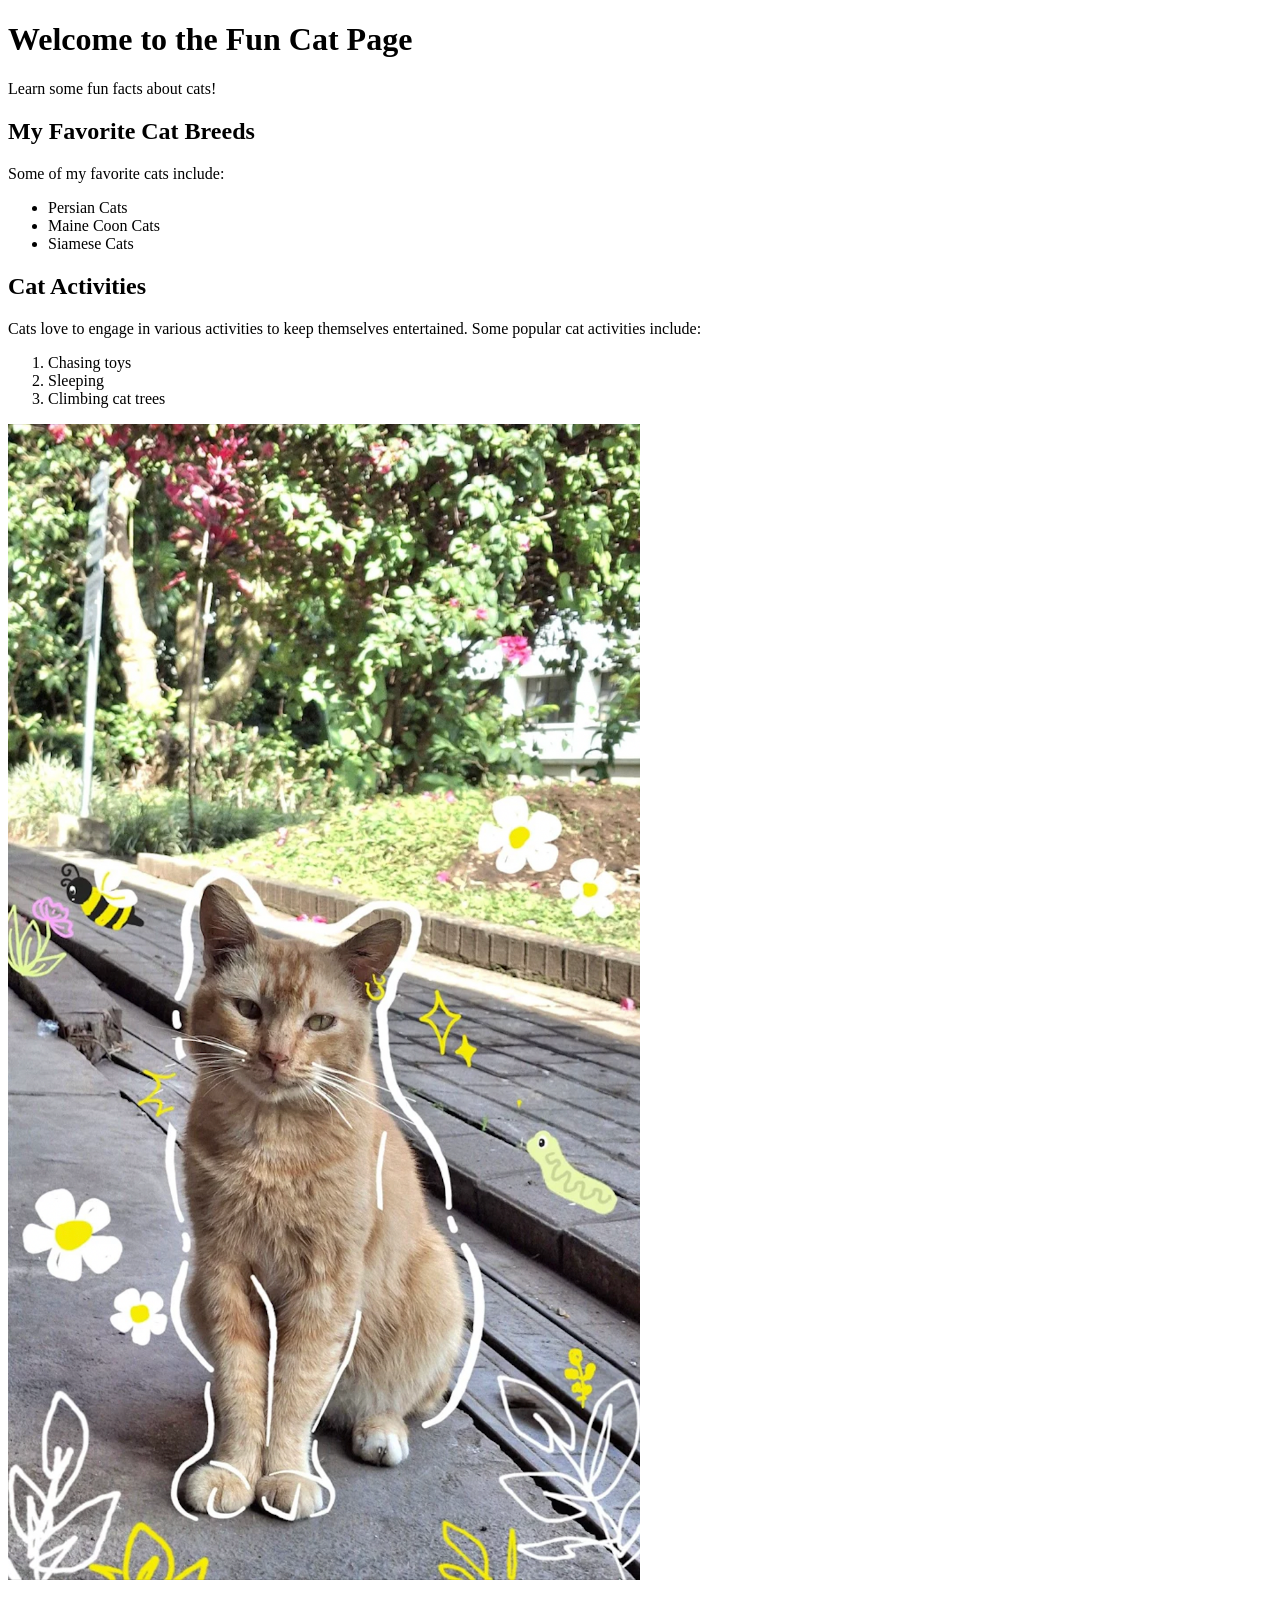
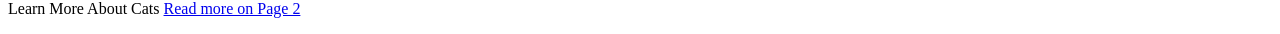
==== index.html @ 502c5a3c "Created css folder and added style.css" ====
<!DOCTYPE html>
<html>
    <head>
        <title>Fun Cat Page</title>
        <!-- This shows up as the tab name in the browser -->
        <link rel="stylesheet" href="./css/styles.css">
    </head>
    <body>
        <!-- Header section with the main page title and intro text -->
        <header>
            <h1>Welcome to the Fun Cat Page</h1>
            <p>Learn some fun facts about cats!</p>
        </header>

        <!-- Main content area of the page -->
        <main>
           <!-- Section listing favorite cat breeds -->
           <section>
               <h2>My Favorite Cat Breeds</h2>
               <p>Some of my favorite cats include:</p>
               <ul>
                   <li>Persian Cats</li>
                   <li>Maine Coon Cats</li>
                   <li>Siamese Cats</li>
               </ul>
           </section>

           <!-- Section about activities cats like -->
           <section>
               <h2>Cat Activities</h2>
               <p>Cats love to engage in various activities to keep themselves entertained. Some popular cat activities include:</p>
               <ol>
                   <li>Chasing toys</li>
                   <li>Sleeping</li>
                   <li>Climbing cat trees</li>
               </ol>

               <!-- Image showing a cute cat -->
               <img
                    src="images/CuteCat2.png"
                    alt="A cute cat" 
                    width="50%">

           </section>
        </main>

        <!-- Footer section with link to the second page -->
        <footer>
            <p>Learn More About Cats
                <a href="page2.html">Read more on Page 2</a>
            </p>
        </footer>

    </body>
</html>
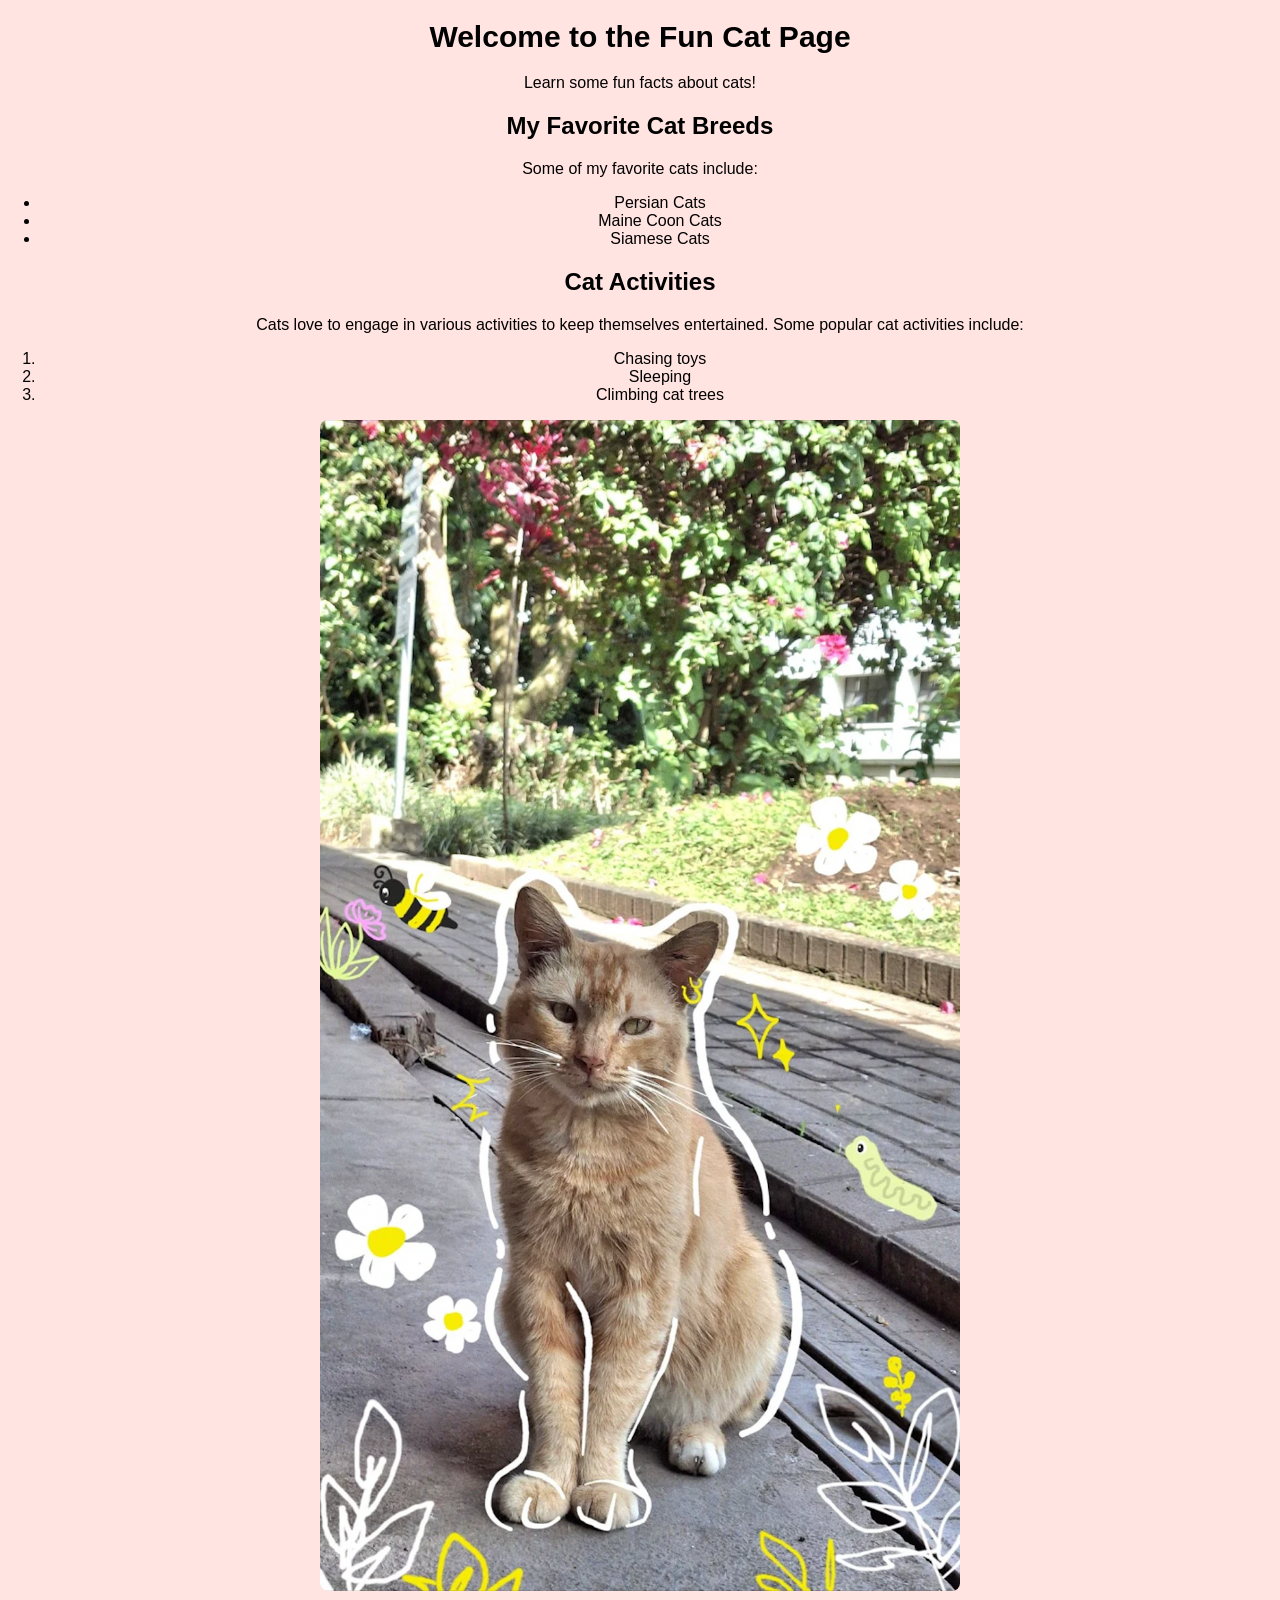
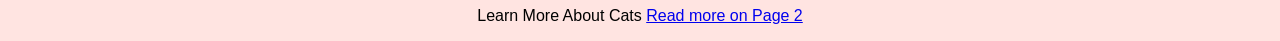
==== commit ba0f4913: "Styled CSS for page look and layout" ====
--- a/index.html
+++ b/index.html
@@ -3,7 +3,7 @@
     <head>
         <title>Fun Cat Page</title>
         <!-- This shows up as the tab name in the browser -->
-        <link rel="stylesheet" href="./css/styles.css">
+        <link rel="stylesheet" href="./css/style.css">
     </head>
     <body>
         <!-- Header section with the main page title and intro text -->
--- a/css/style.css
+++ b/css/style.css
@@ -0,0 +1,38 @@
+header {
+  background-color: mistyrose;
+  text-align: center;
+}
+
+
+h1 {
+    color: black;
+    font-size: 30px;
+    text-align: center;
+}
+
+h2 {
+    color: black;
+    font-size: 24px;
+    text-align: center;
+}
+
+body {
+    background-color: mistyrose;
+    font-family: Arial, sans-serif;
+    text-align: center;
+    margin: 0;
+    padding: 0;
+}
+
+p {
+    color: black;
+    font-size: 16px;
+    text-align: center;
+}
+
+img {
+    width: 50%;
+    border-radius: 8px;
+    display: block;
+    margin: auto;
+}
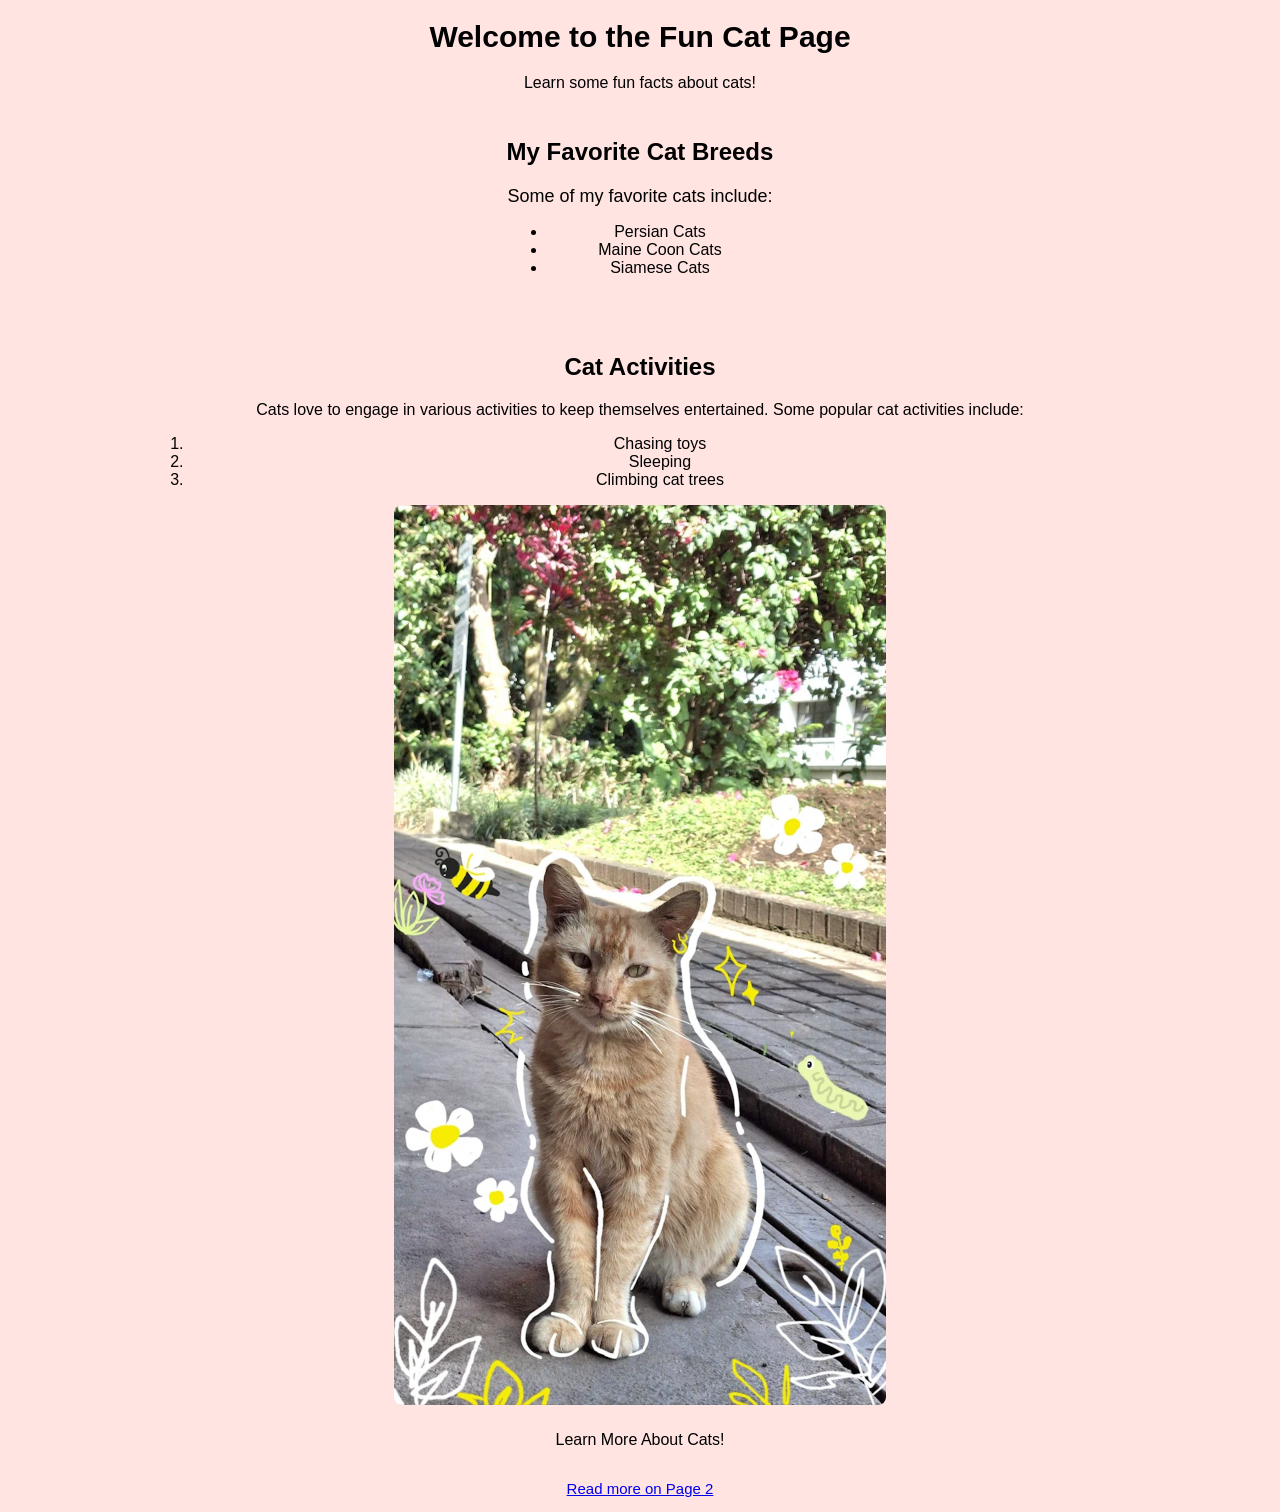
==== commit c9c2ef62: "Added styles for main page layout and Flexbox" ====
--- a/index.html
+++ b/index.html
@@ -1,56 +1,54 @@
 <!DOCTYPE html>
 <html>
-    <head>
-        <title>Fun Cat Page</title>
-        <!-- This shows up as the tab name in the browser -->
-        <link rel="stylesheet" href="./css/style.css">
-    </head>
-    <body>
-        <!-- Header section with the main page title and intro text -->
-        <header>
-            <h1>Welcome to the Fun Cat Page</h1>
-            <p>Learn some fun facts about cats!</p>
-        </header>
+<head>
+    <title>Fun Cat Page</title>
+    <link rel="stylesheet" href="./css/style.css">
+</head>
+<body>
+    <!-- Header section: contains the main title and intro text for the page -->
+    <header>
+        <h1>Welcome to the Fun Cat Page</h1>
+        <p>Learn some fun facts about cats!</p>
+    </header>
 
-        <!-- Main content area of the page -->
-        <main>
-           <!-- Section listing favorite cat breeds -->
-           <section>
-               <h2>My Favorite Cat Breeds</h2>
-               <p>Some of my favorite cats include:</p>
-               <ul>
-                   <li>Persian Cats</li>
-                   <li>Maine Coon Cats</li>
-                   <li>Siamese Cats</li>
-               </ul>
-           </section>
+    <!-- Main content area -->
+    <main>
+        <!-- Flexbox wrapper: arranges the two sections side by side on larger screens -->
+        <div id="sections-wrapper">
+            <!-- Favorite Breeds Section -->
+            <section id="favorite-breeds">
+                <h2>My Favorite Cat Breeds</h2>
+                <p class="subheader">Some of my favorite cats include:</p>
+                <ul>
+                    <li>Persian Cats</li>
+                    <li>Maine Coon Cats</li>
+                    <li>Siamese Cats</li>
+                </ul>
+            </section>
 
-           <!-- Section about activities cats like -->
-           <section>
-               <h2>Cat Activities</h2>
-               <p>Cats love to engage in various activities to keep themselves entertained. Some popular cat activities include:</p>
-               <ol>
-                   <li>Chasing toys</li>
-                   <li>Sleeping</li>
-                   <li>Climbing cat trees</li>
-               </ol>
+            <!-- Cat Activities Section -->
+            <section id="cat-activities">
+                <h2>Cat Activities</h2>
+                <p>Cats love to engage in various activities to keep themselves entertained. Some popular cat activities include:</p>
+                <ol>
+                    <li>Chasing toys</li>
+                    <li>Sleeping</li>
+                    <li>Climbing cat trees</li>
+                </ol>
 
-               <!-- Image showing a cute cat -->
-               <img
-                    src="images/CuteCat2.png"
-                    alt="A cute cat" 
-                    width="50%">
+                <!-- Image of a cute cat -->
+                <img src="images/CuteCat2.png" alt="A cute cat">
+            </section>
+        </div>
+    </main>
 
-           </section>
-        </main>
-
-        <!-- Footer section with link to the second page -->
-        <footer>
-            <p>Learn More About Cats
-                <a href="page2.html">Read more on Page 2</a>
-            </p>
-        </footer>
-
-    </body>
+    <!-- Footer section: navigation to the next page with more cat content -->
+    <footer>
+        <p>Learn More About Cats!</p>
+        <p class="button">
+            <a href="page2.html">Read more on Page 2</a>
+        </p>
+    </footer>
+</body>
 </html>
 
--- a/css/style.css
+++ b/css/style.css
@@ -1,21 +1,24 @@
+/* Header */
 header {
   background-color: mistyrose;
   text-align: center;
 }
 
-
+/* Main title */
 h1 {
     color: black;
     font-size: 30px;
     text-align: center;
 }
 
+/* Section titles */
 h2 {
     color: black;
     font-size: 24px;
     text-align: center;
 }
 
+/* Body */
 body {
     background-color: mistyrose;
     font-family: Arial, sans-serif;
@@ -24,15 +27,77 @@
     padding: 0;
 }
 
+/* Paragraphs */
 p {
     color: black;
     font-size: 16px;
     text-align: center;
 }
 
+/* Images */
 img {
     width: 50%;
     border-radius: 8px;
     display: block;
     margin: auto;
 }
+
+/* Subheader text */
+.subheader {
+    color: black;
+    font-size: 18px;
+    text-align: center;
+    margin-bottom: auto;
+}
+
+/* Button */
+.button {
+    background-color: mistyrose;
+    color: white;
+    font-size: 15px;
+    display: inline-block;
+    text-align: center;
+}
+
+/* Button hover */
+.button:hover {
+    background-color: mistyrose;
+}
+
+/* Favorite Breeds section */
+#favorite-breeds {
+    background-color: mistyrose;
+    padding: 10px;
+    border-radius: 5px;
+}
+
+/* Cat Activities section */
+#cat-activities {
+    background-color: mistyrose;
+    padding: 10px;
+    border-radius: 5px;
+}
+
+/* Interesting Facts section */
+#interesting-facts {
+    background-color: mistyrose;
+    padding: 10px;
+    border-radius: 5px;
+}
+
+/* Cat Care Tips section */
+#care-tips {
+    background-color: mistyrose;
+    padding: 10px;
+    border-radius: 5px;
+}
+
+/* Flexbox container for sections */
+#sections-wrapper {
+    background-color: mistyrose;
+    display: flex;
+    flex-direction: row;
+    gap: 20px;
+    justify-content: center;
+    flex-wrap: wrap;
+}
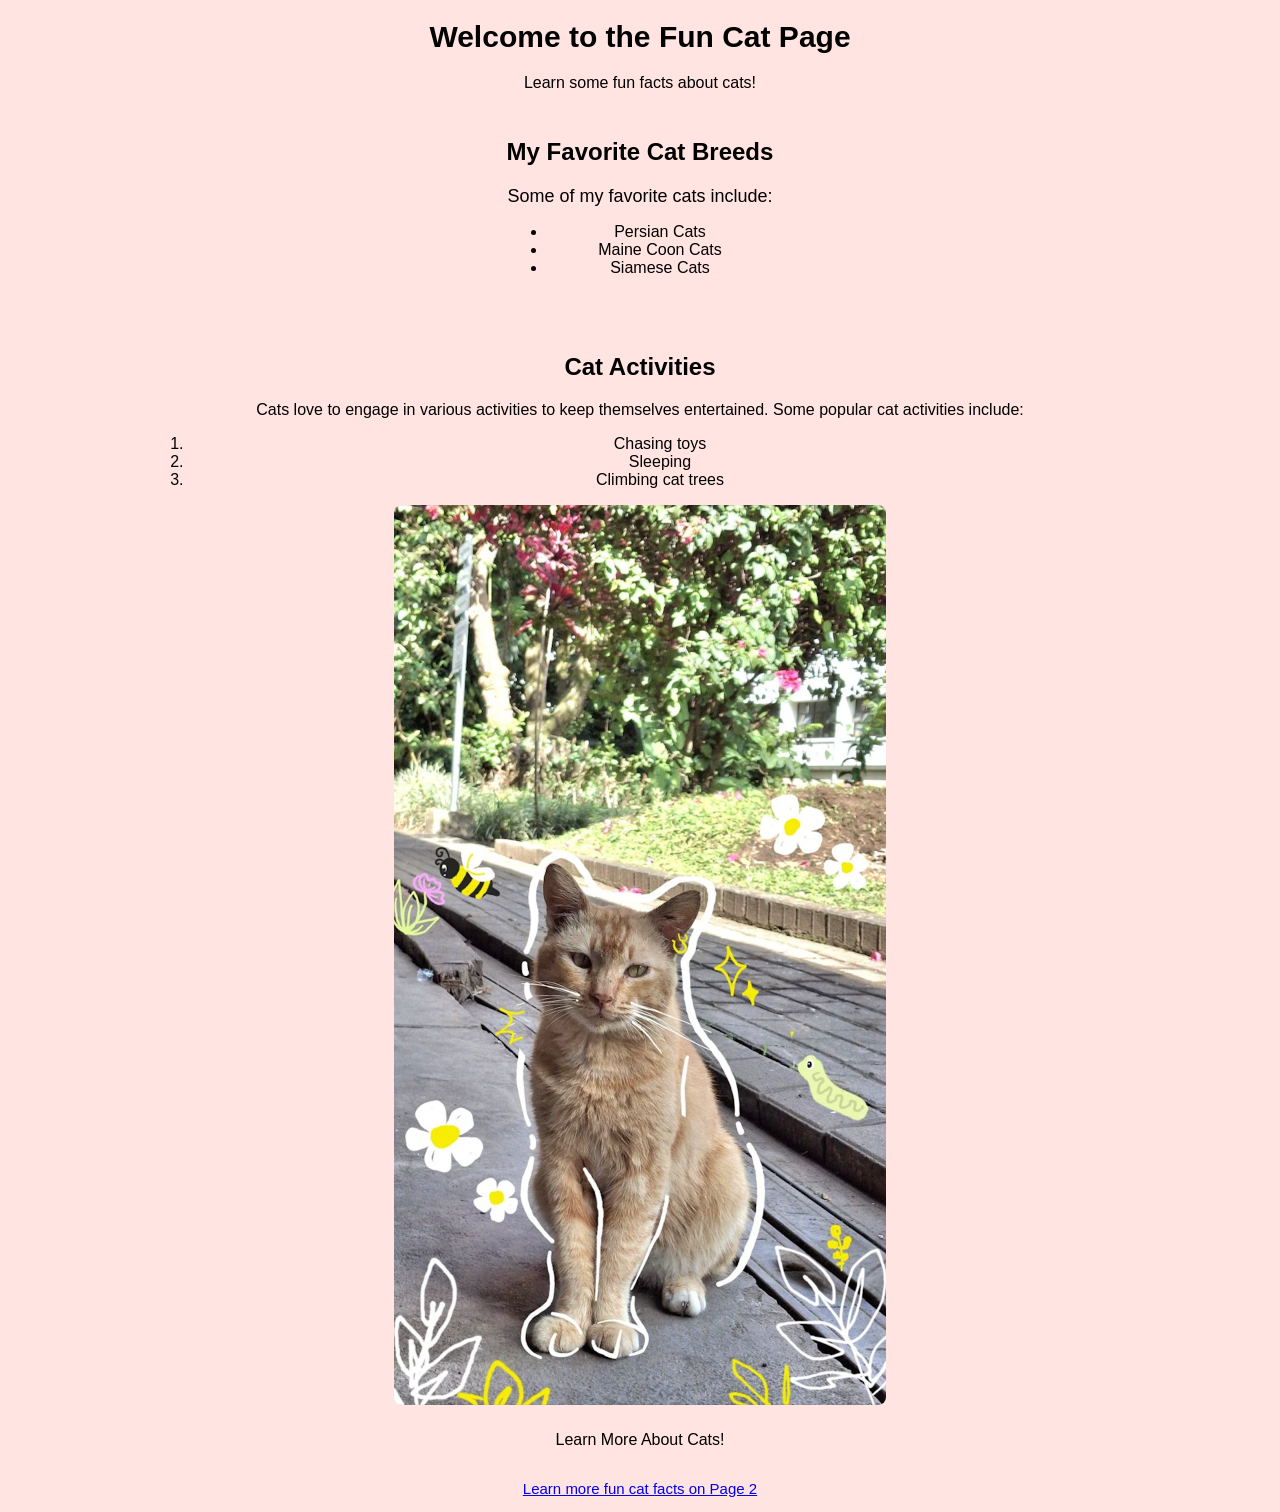
==== commit 82367496: "Updated headings, alt text, and semantic tags for accessibility" ====
--- a/index.html
+++ b/index.html
@@ -37,7 +37,9 @@
                 </ol>
 
                 <!-- Image of a cute cat -->
-                <img src="images/CuteCat2.png" alt="A cute cat">
+                <img src="images/CuteCat2.png"
+                     alt="A cute orange cat outside among flowers and leaves with doodles around it">
+
             </section>
         </div>
     </main>
@@ -45,9 +47,11 @@
     <!-- Footer section: navigation to the next page with more cat content -->
     <footer>
         <p>Learn More About Cats!</p>
-        <p class="button">
-            <a href="page2.html">Read more on Page 2</a>
-        </p>
+        <nav>
+            <p class="button">
+                <a href="page2.html">Learn more fun cat facts on Page 2</a>
+            </p>
+        </nav>
     </footer>
 </body>
 </html>
--- a/css/style.css
+++ b/css/style.css
@@ -53,7 +53,7 @@
 /* Button */
 .button {
     background-color: mistyrose;
-    color: white;
+    color: black;
     font-size: 15px;
     display: inline-block;
     text-align: center;
@@ -100,4 +100,4 @@
     gap: 20px;
     justify-content: center;
     flex-wrap: wrap;
-}+}
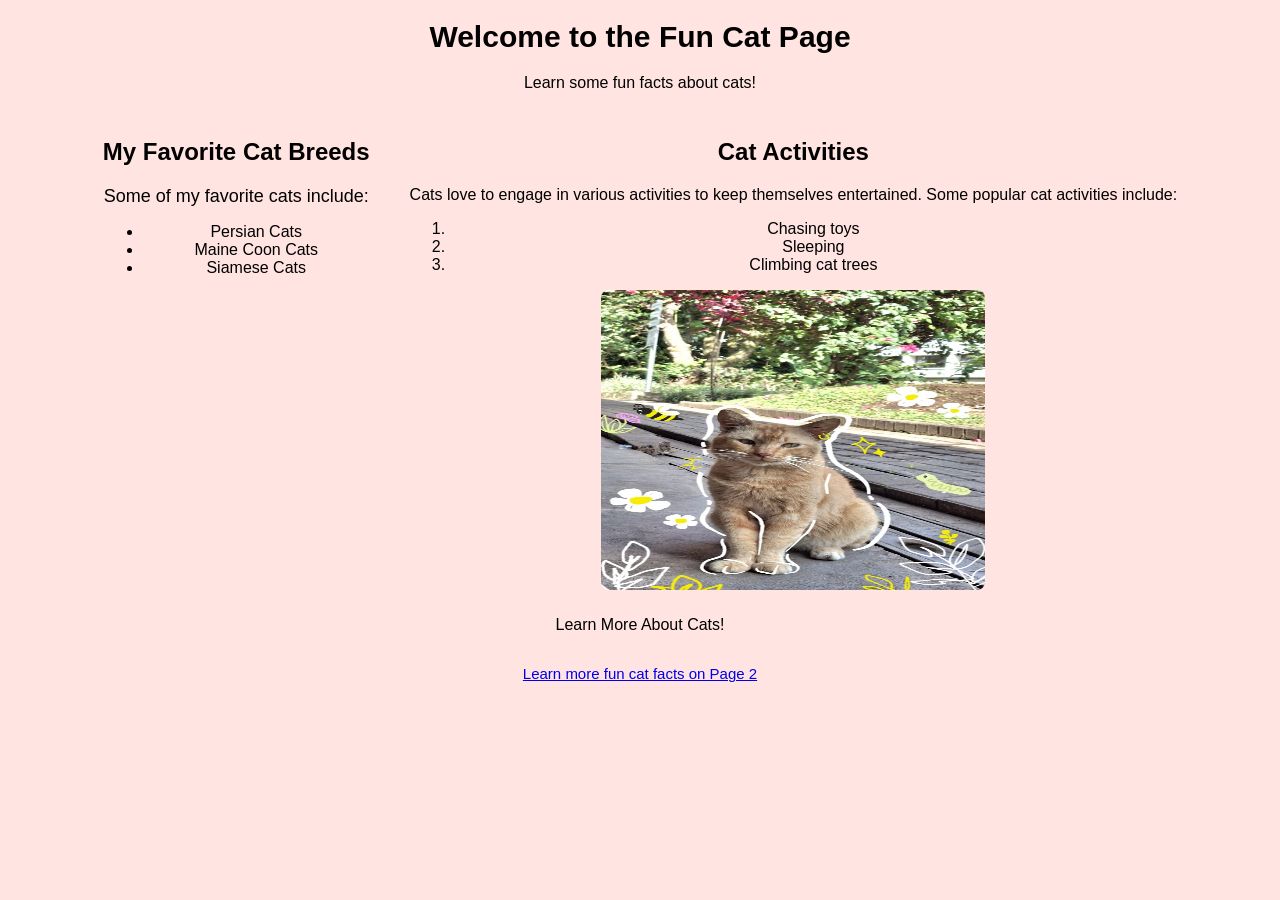
==== commit 601558c6: "Added lang attribute, updated alt text, and improved footer links for accessibility" ====
--- a/index.html
+++ b/index.html
@@ -1,5 +1,5 @@
 <!DOCTYPE html>
-<html>
+<html lang="en">
 <head>
     <title>Fun Cat Page</title>
     <link rel="stylesheet" href="./css/style.css">
@@ -38,7 +38,9 @@
 
                 <!-- Image of a cute cat -->
                 <img src="images/CuteCat2.png"
-                     alt="A cute orange cat outside among flowers and leaves with doodles around it">
+                     alt="A cute orange cat outside among flowers and leaves with doodles around it"
+                     width="500" 
+                     height="300">
 
             </section>
         </div>
--- a/css/style.css
+++ b/css/style.css
@@ -101,3 +101,24 @@
     justify-content: center;
     flex-wrap: wrap;
 }
+
+/* Media queries for responsive design */
+@media (max-width: 600px) {
+    body {
+        font-size: 16px;
+    }
+
+/* This will stack sections vertically instead of side by side */
+#sections-wrapper {
+    flex-direction: column;
+    align-items: center;
+    gap: 8px;
+}
+
+/* This will make the images smaller if needed */
+img {
+    width: 100%;
+    height: auto;
+    }
+}
+
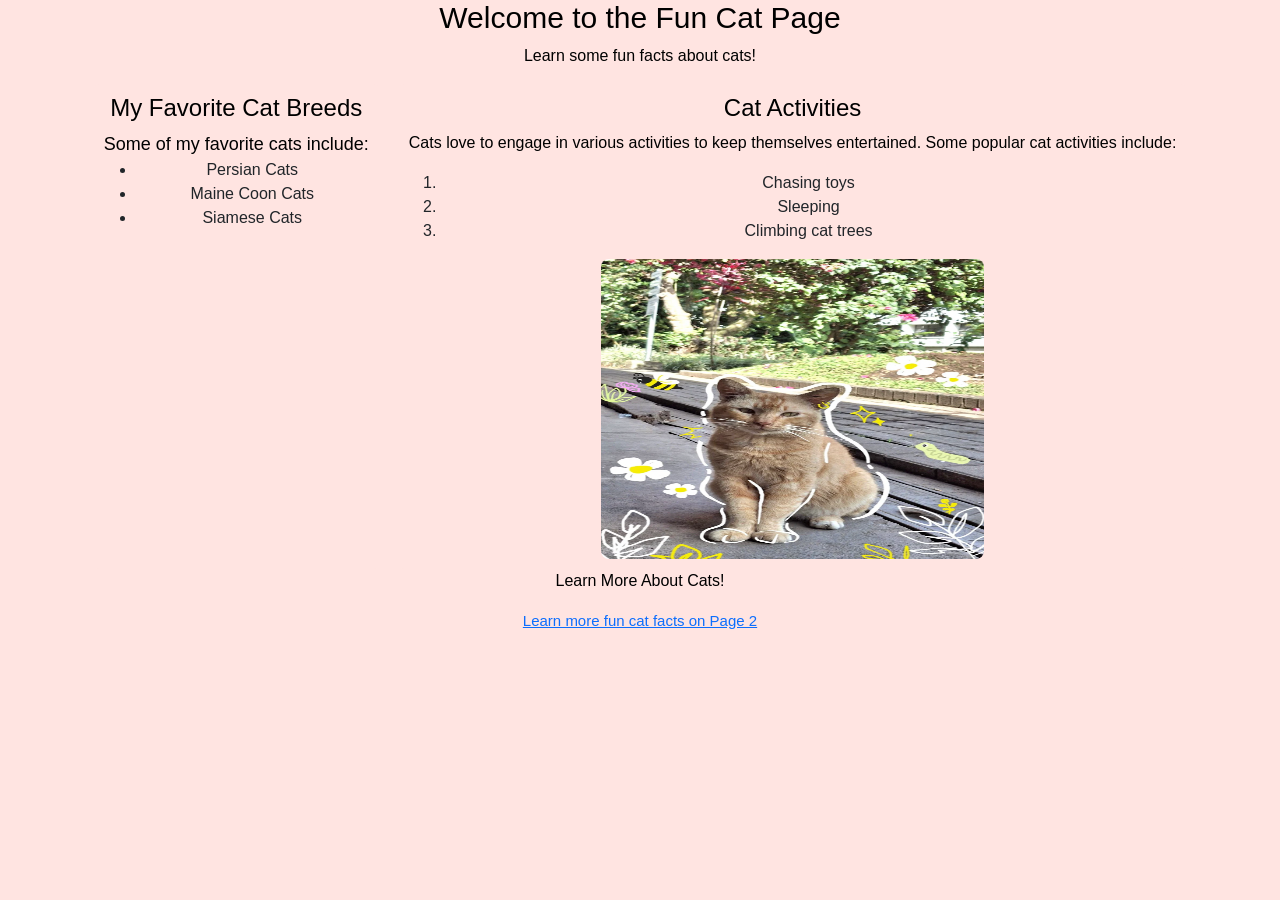
==== commit f2fb919d: "Added Bootstrap CDN to HTML files" ====
--- a/index.html
+++ b/index.html
@@ -2,8 +2,12 @@
 <html lang="en">
 <head>
     <title>Fun Cat Page</title>
+    <!-- Bootstrap CSS -->
+    <link href="https://cdn.jsdelivr.net/npm/bootstrap@5.3.3/dist/css/bootstrap.min.css" rel="stylesheet" integrity="sha384-QWTKZyjpPEjISv5WaRU9OFeRpok6YctnYmDr5pNlyT2bRjXh0JMhjY6hW+ALEwIH" crossorigin="anonymous">
+    <!-- Link to external CSS -->
     <link rel="stylesheet" href="./css/style.css">
 </head>
+
 <body>
     <!-- Header section: contains the main title and intro text for the page -->
     <header>
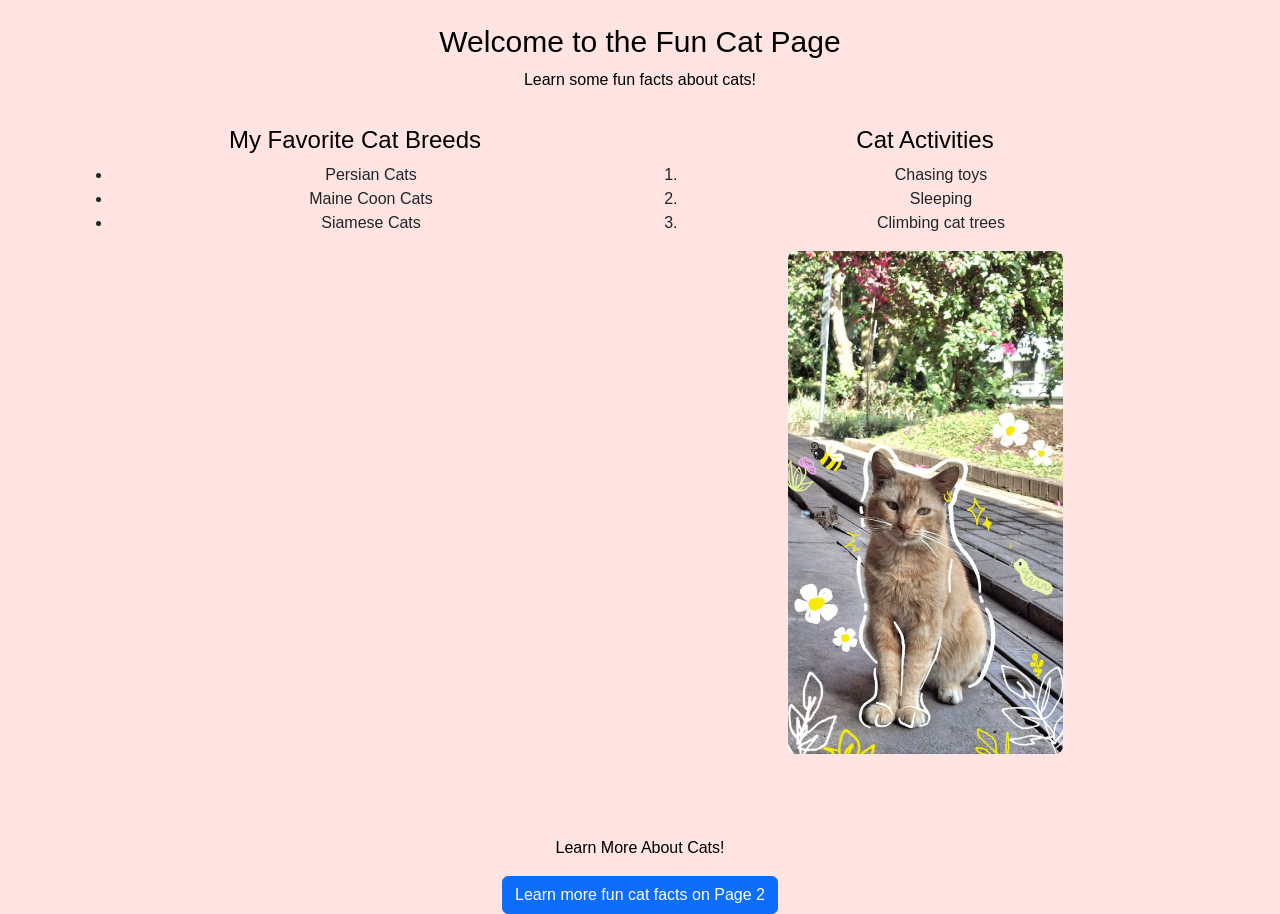
==== commit 1e864eae: "Added Bootstrap stuff to make layout, images, and buttons look better" ====
--- a/index.html
+++ b/index.html
@@ -9,56 +9,51 @@
 </head>
 
 <body>
+    <div class="container mt-4">
     <!-- Header section: contains the main title and intro text for the page -->
-    <header>
+    <header class="text-center mb-4">
         <h1>Welcome to the Fun Cat Page</h1>
         <p>Learn some fun facts about cats!</p>
     </header>
 
     <!-- Main content area -->
     <main>
-        <!-- Flexbox wrapper: arranges the two sections side by side on larger screens -->
-        <div id="sections-wrapper">
-            <!-- Favorite Breeds Section -->
-            <section id="favorite-breeds">
-                <h2>My Favorite Cat Breeds</h2>
-                <p class="subheader">Some of my favorite cats include:</p>
-                <ul>
-                    <li>Persian Cats</li>
-                    <li>Maine Coon Cats</li>
-                    <li>Siamese Cats</li>
-                </ul>
-            </section>
+            <div class="row">
+                <!-- Favorite Breeds Section -->
+                <section id="favorite-breeds" class="col-md-6">
+                    <h2>My Favorite Cat Breeds</h2>
+                    <ul>
+                        <li>Persian Cats</li>
+                        <li>Maine Coon Cats</li>
+                        <li>Siamese Cats</li>
+                    </ul>
+                </section>
 
-            <!-- Cat Activities Section -->
-            <section id="cat-activities">
-                <h2>Cat Activities</h2>
-                <p>Cats love to engage in various activities to keep themselves entertained. Some popular cat activities include:</p>
-                <ol>
-                    <li>Chasing toys</li>
-                    <li>Sleeping</li>
-                    <li>Climbing cat trees</li>
-                </ol>
 
-                <!-- Image of a cute cat -->
-                <img src="images/CuteCat2.png"
-                     alt="A cute orange cat outside among flowers and leaves with doodles around it"
-                     width="500" 
-                     height="300">
+                <!-- Cat Activities Section -->
+                <section id="cat-activities" class="col-md-6 mb-4">
+                    <h2>Cat Activities</h2>
+                    <ol>
+                        <li>Chasing toys</li>
+                        <li>Sleeping</li>
+                        <li>Climbing cat trees</li>
+                    </ol>
 
-            </section>
-        </div>
-    </main>
 
-    <!-- Footer section: navigation to the next page with more cat content -->
-    <footer>
-        <p>Learn More About Cats!</p>
-        <nav>
-            <p class="button">
-                <a href="page2.html">Learn more fun cat facts on Page 2</a>
-            </p>
-        </nav>
-    </footer>
+                    <!-- Image of a cute cat -->
+                    <img src="images/CuteCat2.png"
+                        alt="A cute orange cat outside among flowers and leaves with doodles around it"
+                        class="img-fluid">
+                </section>
+            </div>
+        </main>
+
+        <!-- Footer section: navigation to the next page with more cat content -->
+        <footer class="mt-5 text-center">
+            <p>Learn More About Cats!</p>
+            <a href="page2.html" class="btn btn-primary">Learn more fun cat facts on Page 2</a>
+        </footer>
+    </div>
 </body>
 </html>
 
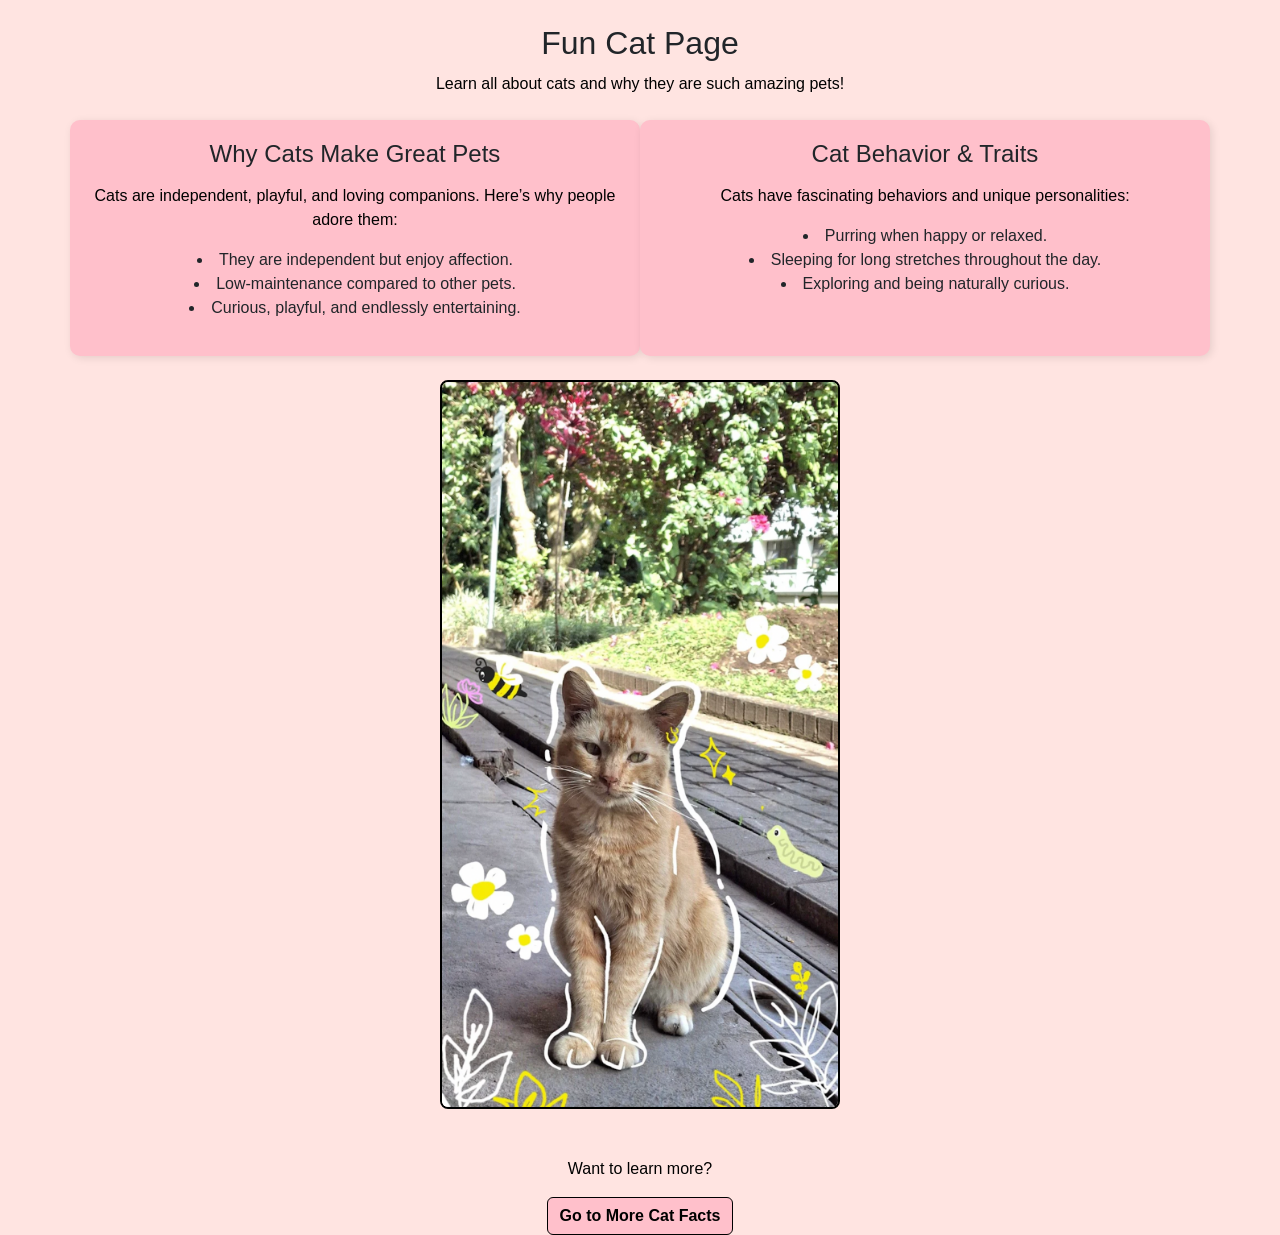
==== commit 30fe9d52: "Polish updates before initial commit" ====
--- a/index.html
+++ b/index.html
@@ -1,59 +1,67 @@
 <!DOCTYPE html>
 <html lang="en">
 <head>
+    <meta charset="UTF-8">
+    <meta name="viewport" content="width=device-width, initial-scale=1.0">
     <title>Fun Cat Page</title>
     <!-- Bootstrap CSS -->
-    <link href="https://cdn.jsdelivr.net/npm/bootstrap@5.3.3/dist/css/bootstrap.min.css" rel="stylesheet" integrity="sha384-QWTKZyjpPEjISv5WaRU9OFeRpok6YctnYmDr5pNlyT2bRjXh0JMhjY6hW+ALEwIH" crossorigin="anonymous">
+    <link href="https://cdn.jsdelivr.net/npm/bootstrap@5.3.3/dist/css/bootstrap.min.css" rel="stylesheet">
     <!-- Link to external CSS -->
     <link rel="stylesheet" href="./css/style.css">
 </head>
-
 <body>
     <div class="container mt-4">
-    <!-- Header section: contains the main title and intro text for the page -->
-    <header class="text-center mb-4">
-        <h1>Welcome to the Fun Cat Page</h1>
-        <p>Learn some fun facts about cats!</p>
-    </header>
 
-    <!-- Main content area -->
-    <main>
+        <!-- Header -->
+        <header class="text-center mb-4">
+            <h1>Fun Cat Page</h1>
+            <p>Learn all about cats and why they are such amazing pets!</p>
+        </header>
+
+        <!-- Main content -->
+        <main role="main">
             <div class="row">
-                <!-- Favorite Breeds Section -->
-                <section id="favorite-breeds" class="col-md-6">
-                    <h2>My Favorite Cat Breeds</h2>
+
+                <!-- Why Cats Make Great Pets -->
+                <section id="why-cats" class="col-md-6 mb-4 text-center">
+                    <h2>Why Cats Make Great Pets</h2>
+                    <p>Cats are independent, playful, and loving companions. Here’s why people adore them:</p>
                     <ul>
-                        <li>Persian Cats</li>
-                        <li>Maine Coon Cats</li>
-                        <li>Siamese Cats</li>
+                        <li>They are independent but enjoy affection.</li>
+                        <li>Low-maintenance compared to other pets.</li>
+                        <li>Curious, playful, and endlessly entertaining.</li>
                     </ul>
                 </section>
 
+                <!-- Cat Behavior & Traits -->
+                <section id="cat-behavior" class="col-md-6 mb-4 text-center">
+                    <h2>Cat Behavior & Traits</h2>
+                    <p>Cats have fascinating behaviors and unique personalities:</p>
+                    <ul>
+                        <li>Purring when happy or relaxed.</li>
+                        <li>Sleeping for long stretches throughout the day.</li>
+                        <li>Exploring and being naturally curious.</li>
+                    </ul>
+                </section>
 
-                <!-- Cat Activities Section -->
-                <section id="cat-activities" class="col-md-6 mb-4">
-                    <h2>Cat Activities</h2>
-                    <ol>
-                        <li>Chasing toys</li>
-                        <li>Sleeping</li>
-                        <li>Climbing cat trees</li>
-                    </ol>
+            </div>
 
-
-                    <!-- Image of a cute cat -->
-                    <img src="images/CuteCat2.png"
-                        alt="A cute orange cat outside among flowers and leaves with doodles around it"
-                        class="img-fluid">
-                </section>
+            <!-- Cat Image Row -->
+            <div class="row mb-4 justify-content-center">
+                <div class="col-md-6 text-center">
+                    <img src="images/CuteCat2.png" 
+                         alt="A cute orange cat outside among flowers and leaves with doodles around it" 
+                         class="img-fluid cat-image">
+                </div>
             </div>
         </main>
 
-        <!-- Footer section: navigation to the next page with more cat content -->
+        <!-- Footer -->
         <footer class="mt-5 text-center">
-            <p>Learn More About Cats!</p>
-            <a href="page2.html" class="btn btn-primary">Learn more fun cat facts on Page 2</a>
+            <p>Want to learn more?</p>
+            <a href="page2.html" class="btn btn-primary" aria-label="Go to More Cat Facts">Go to More Cat Facts</a> 
         </footer>
+
     </div>
 </body>
-</html>
-
+</html>
--- a/css/style.css
+++ b/css/style.css
@@ -1,28 +1,7 @@
-/* Header */
-header {
-  background-color: mistyrose;
-  text-align: center;
-}
-
-/* Main title */
-h1 {
-    color: black;
-    font-size: 30px;
-    text-align: center;
-}
-
-/* Section titles */
-h2 {
-    color: black;
-    font-size: 24px;
-    text-align: center;
-}
-
-/* Body */
+/* Fonts & Body */
 body {
     background-color: mistyrose;
-    font-family: Arial, sans-serif;
-    text-align: center;
+    font-family: Verdana, Geneva, Tahoma, sans-serif;
     margin: 0;
     padding: 0;
 }
@@ -30,95 +9,69 @@
 /* Paragraphs */
 p {
     color: black;
-    font-size: 16px;
     text-align: center;
+    line-height: 1.5;
+}
+
+/* Headings */
+h1 {
+    font-size: 32px;
+    margin-bottom: 10px;
+}
+
+h2 {
+    font-size: 24px;
+    margin-bottom: 15px;
+}
+
+/* Sections */
+#why-cats, #cat-behavior, #fun-facts, #care-tips {
+    background-color: pink;
+    padding: 20px;
+    border-radius: 10px;
+    box-shadow: 2px 2px 8px rgba(0,0,0,0.1);
+    margin-bottom: 20px;
 }
 
 /* Images */
-img {
-    width: 50%;
+.cat-image {
+    width: 100%;
+    max-width: 400px;
+    height: auto;
     border-radius: 8px;
-    display: block;
-    margin: auto;
+    border: 2px solid black;
 }
 
-/* Subheader text */
-.subheader {
+/* Buttons */
+a.btn-primary {
+    background-color: pink;
     color: black;
-    font-size: 18px;
-    text-align: center;
-    margin-bottom: auto;
+    border: 1px solid black;
+    font-weight: bold;
 }
 
-/* Button */
-.button {
+a.btn-primary:hover {
     background-color: mistyrose;
     color: black;
-    font-size: 15px;
-    display: inline-block;
-    text-align: center;
 }
 
-/* Button hover */
-.button:hover {
-    background-color: mistyrose;
+/* Lists */
+ul {
+    text-align: center;
+    padding-left: 0;
+    list-style-position: inside;
 }
 
-/* Favorite Breeds section */
-#favorite-breeds {
-    background-color: mistyrose;
-    padding: 10px;
-    border-radius: 5px;
-}
-
-/* Cat Activities section */
-#cat-activities {
-    background-color: mistyrose;
-    padding: 10px;
-    border-radius: 5px;
-}
-
-/* Interesting Facts section */
-#interesting-facts {
-    background-color: mistyrose;
-    padding: 10px;
-    border-radius: 5px;
-}
-
-/* Cat Care Tips section */
-#care-tips {
-    background-color: mistyrose;
-    padding: 10px;
-    border-radius: 5px;
-}
-
-/* Flexbox container for sections */
-#sections-wrapper {
-    background-color: mistyrose;
-    display: flex;
-    flex-direction: row;
-    gap: 20px;
-    justify-content: center;
-    flex-wrap: wrap;
-}
-
-/* Media queries for responsive design */
-@media (max-width: 600px) {
-    body {
-        font-size: 16px;
+/* Responsive adjustments */
+@media (max-width: 768px) {
+    #why-cats, #cat-behavior, #fun-facts, #care-tips {
+        text-align: center;
+        margin-left: auto;
+        margin-right: auto;
     }
 
-/* This will stack sections vertically instead of side by side */
-#sections-wrapper {
-    flex-direction: column;
-    align-items: center;
-    gap: 8px;
-}
-
-/* This will make the images smaller if needed */
-img {
-    width: 100%;
-    height: auto;
+    .cat-image {
+        max-width: 100%;
     }
 }
 
